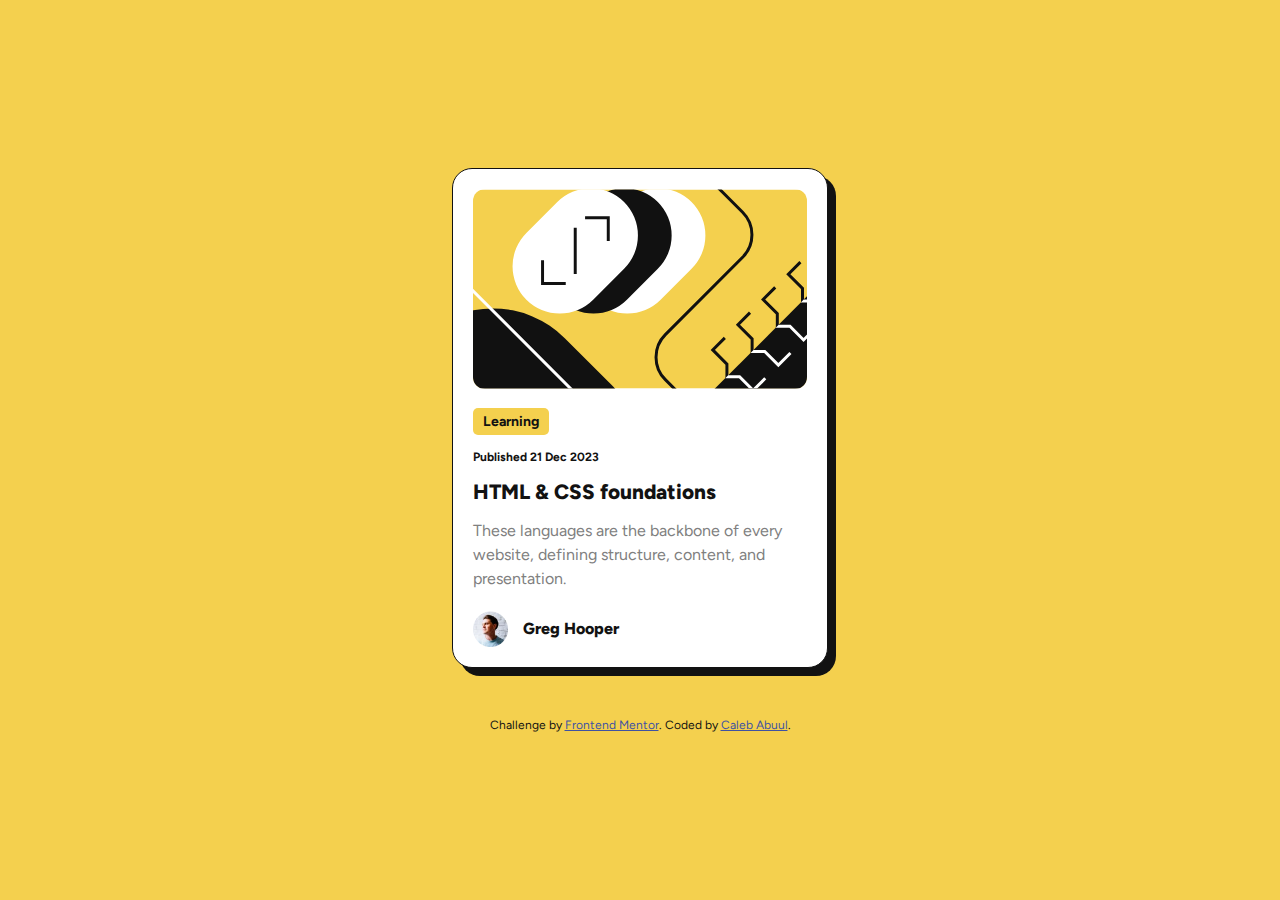
==== index.html @ 2d10ce39 "Frontend mentor blog preview card project" ====
<!DOCTYPE html>
<html lang="en">
  <head>
    <meta charset="UTF-8" />
    <meta name="viewport" content="width=device-width, initial-scale=1.0" />
    <!-- displays site properly based on user's device -->

    <link
      rel="icon"
      type="image/png"
      sizes="32x32"
      href="./assets/images/favicon-32x32.png"
    />

    <title>Frontend Mentor | Blog preview card</title>

    <link rel="stylesheet" href="style.css" />

    <link rel="preconnect" href="https://fonts.googleapis.com" />
    <link rel="preconnect" href="https://fonts.gstatic.com" crossorigin />
    <link
      href="https://fonts.googleapis.com/css2?family=Figtree:wght@600;800&display=swap"
      rel="stylesheet"
    />
  </head>
  <body>
    <div class="card">
      <div class="container">
        <img
          src="assets/images/illustration-article.svg"
          alt=""
          class="main-image"
        />
        <button>Learning</button>
        <h6 class="publication-date">Published 21 Dec 2023</h6>
        <h1>HTML & CSS foundations</h1>
        <p>
          These languages are the backbone of every website, defining structure,
          content, and presentation.
        </p>
        <div class="author">
          <img
            src="assets/images/image-avatar.webp"
            alt="Author's profile picture"
          />
          <h3>Greg Hooper</h3>
        </div>
      </div>
    </div>

    <div class="attribution">
      Challenge by
      <a href="https://www.frontendmentor.io?ref=challenge" target="_blank"
        >Frontend Mentor</a
      >. Coded by <a href="">Caleb Abuul</a>.
    </div>
  </body>
</html>
---- style.css ----
:root {
  --primary-yellow: hsl(47, 88%, 63%);
  --Neutral-white: hsl(0, 0%, 100%);
  --Neutral-grey: hsl(0, 0%, 50%);
  --Neutral-black: hsl(0, 0%, 7%);

  --ff-priamry: "Figtree", sans-serif;

  --fs-body: 1rem;
}
* {
  padding: 0;
  margin: 0;
  color: var(--Neutral-black);
  font-size: var(--fs-body);
  font-family: var(--ff-priamry);
  box-sizing: border-box;
}
body {
  height: 100vh;
  width: clamp(375px, 100vw, 1440px);
  background: var(--primary-yellow);
  display: flex;
  align-items: center;
  justify-content: center;
  flex-direction: column;
}
.card {
  background: var(--Neutral-white);
  width: min(90vw, 376px);
  padding: clamp(10px, 20px, 20px);
  border-radius: 20px;
  border: 1px solid var(--Neutral-black);
  box-shadow: 8px 8px 0 var(--Neutral-black);
  margin-bottom: 50px;
}
.card:hover {
  box-shadow: 15px 15px var(--Neutral-black);
}
.main-image {
  border-radius: 12px;
  position: relative;
  width: min(100%, 336px);
}
.container button {
  background: var(--primary-yellow);
  padding: 5px 10px;
  outline: none;
  border: 0;
  font-size: 14px;
  border-radius: 5px;
  font-weight: 700;
  margin: 15px 0;
}
.container .publication-date {
  margin-bottom: 15px;
  color: var(--Neutral-black);
  font-size: 12px;
}
.container h1 {
  font-weight: 800;
  font-size: clamp(1.25rem, 2vw, 1.3rem);
  margin-bottom: 15px;
  cursor: pointer;
  transition: 0.5s ease-in-out;
}
.container h1:hover {
  color: var(--primary-yellow);
}

.container p {
  color: var(--Neutral-grey);
  margin-bottom: 20px;
  line-height: 1.5;
}
.author {
  display: flex;
  align-items: center;
}
.author img {
  margin-right: 15px;
  width: 35px;
}
.author h3 {
  font-weight: 800;
}
.attribution {
  font-size: 12px;
  text-align: center;
}
.attribution a {
  color: hsl(228, 45%, 44%);
  font-size: 12px;
}
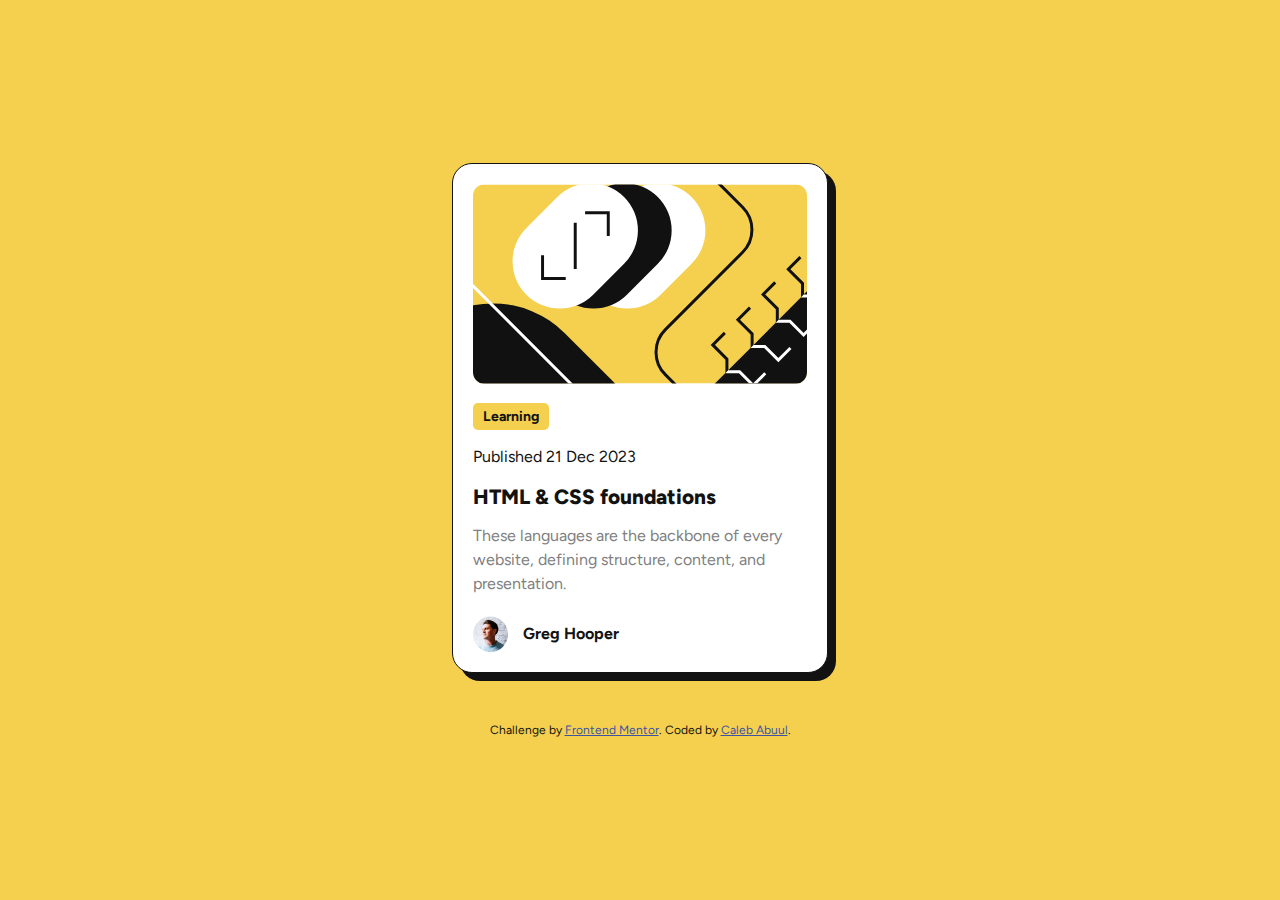
==== commit 286404f4: "fixed accessibility issues" ====
--- a/index.html
+++ b/index.html
@@ -32,7 +32,7 @@
           class="main-image"
         />
         <button>Learning</button>
-        <h6 class="publication-date">Published 21 Dec 2023</h6>
+        <p class="publication-date">Published 21 Dec 2023</p>
         <h1>HTML & CSS foundations</h1>
         <p>
           These languages are the backbone of every website, defining structure,
@@ -43,7 +43,7 @@
             src="assets/images/image-avatar.webp"
             alt="Author's profile picture"
           />
-          <h3>Greg Hooper</h3>
+          <h2>Greg Hooper</h2>
         </div>
       </div>
     </div>
--- a/style.css
+++ b/style.css
@@ -55,7 +55,6 @@
 .container .publication-date {
   margin-bottom: 15px;
   color: var(--Neutral-black);
-  font-size: 12px;
 }
 .container h1 {
   font-weight: 800;
